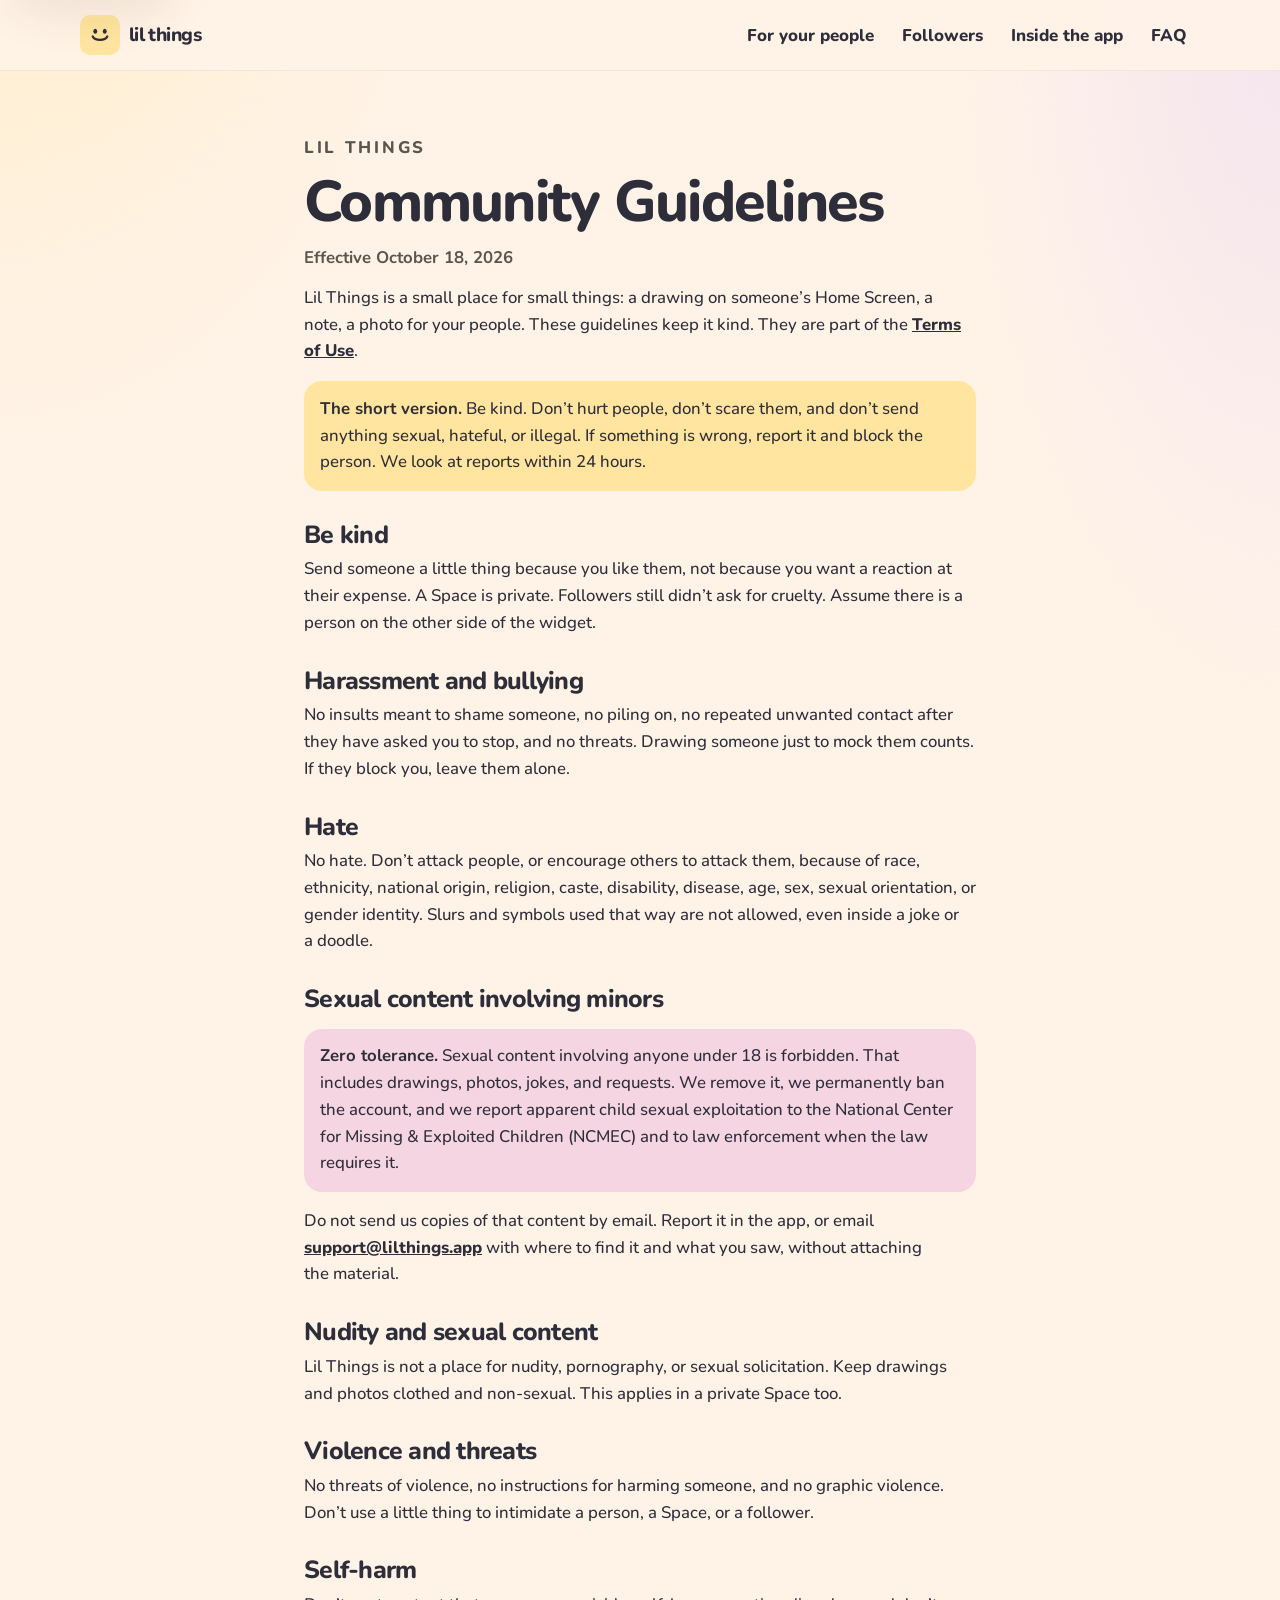
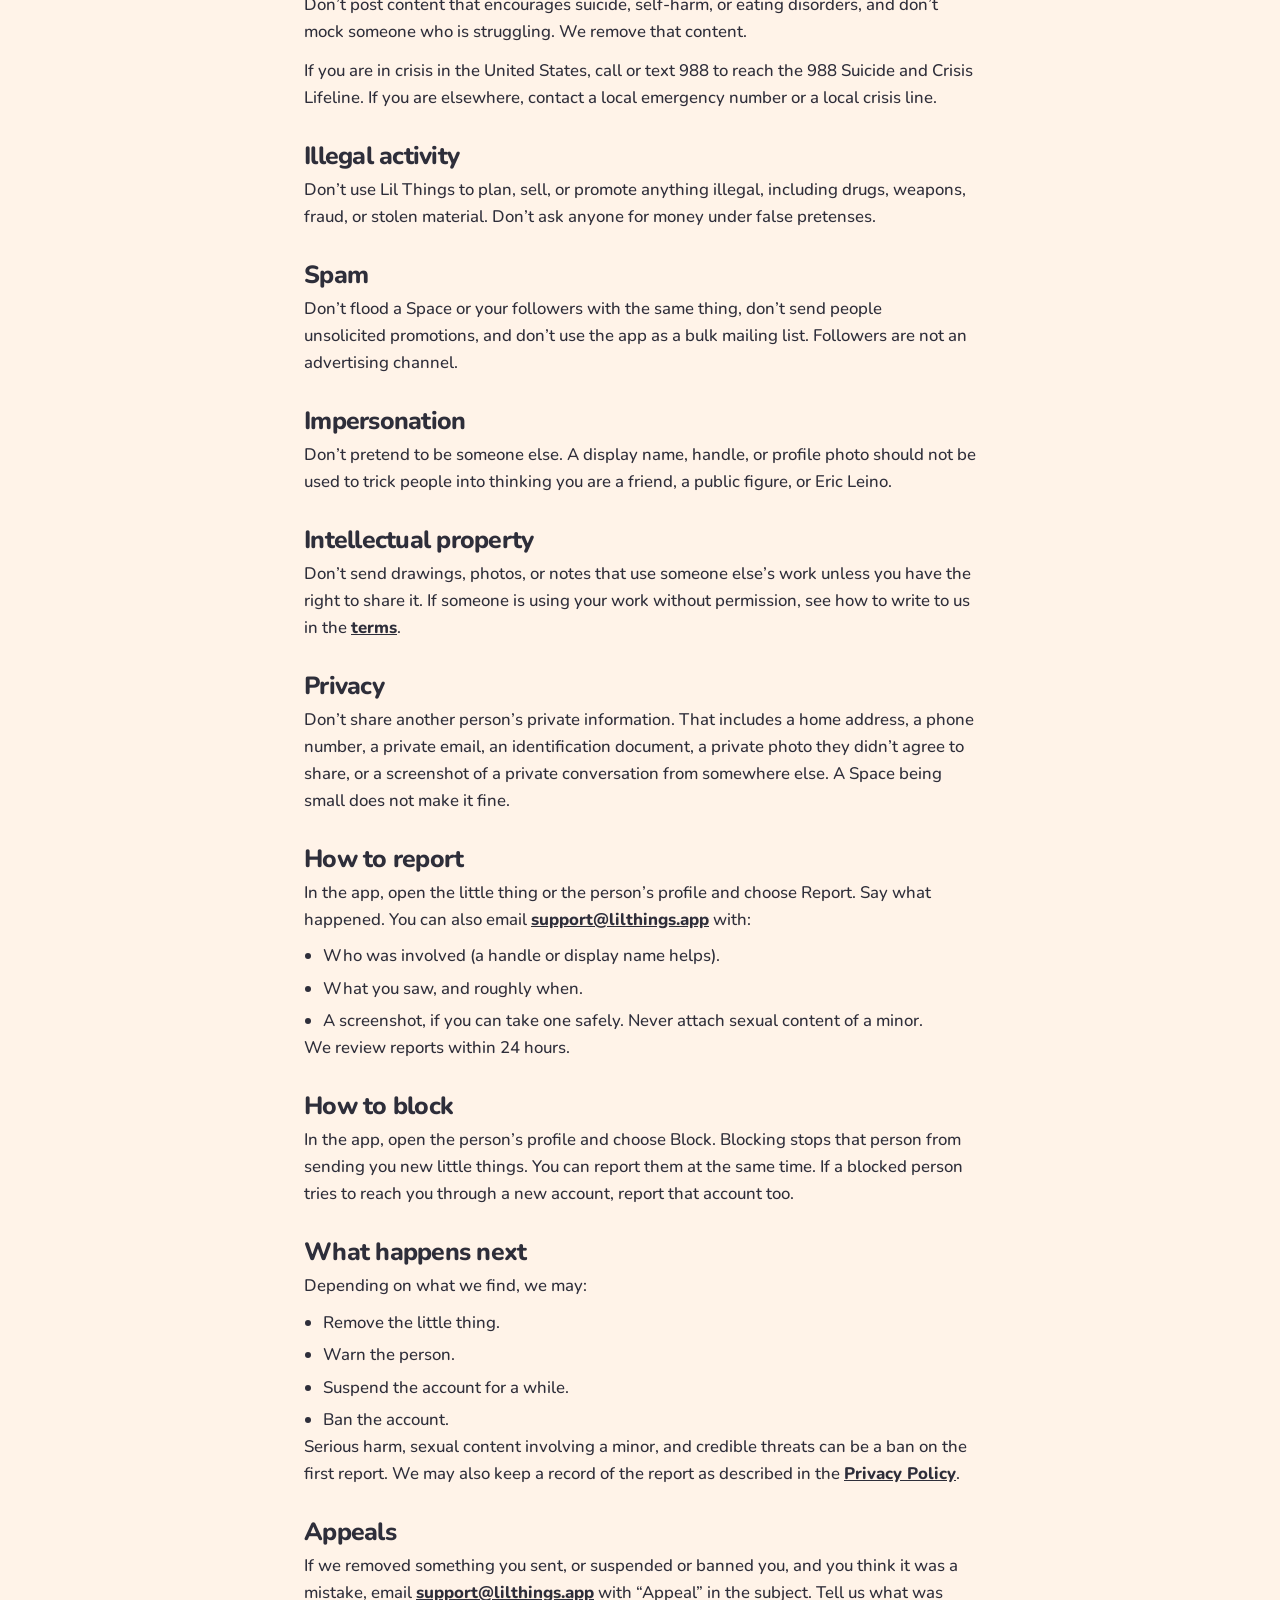
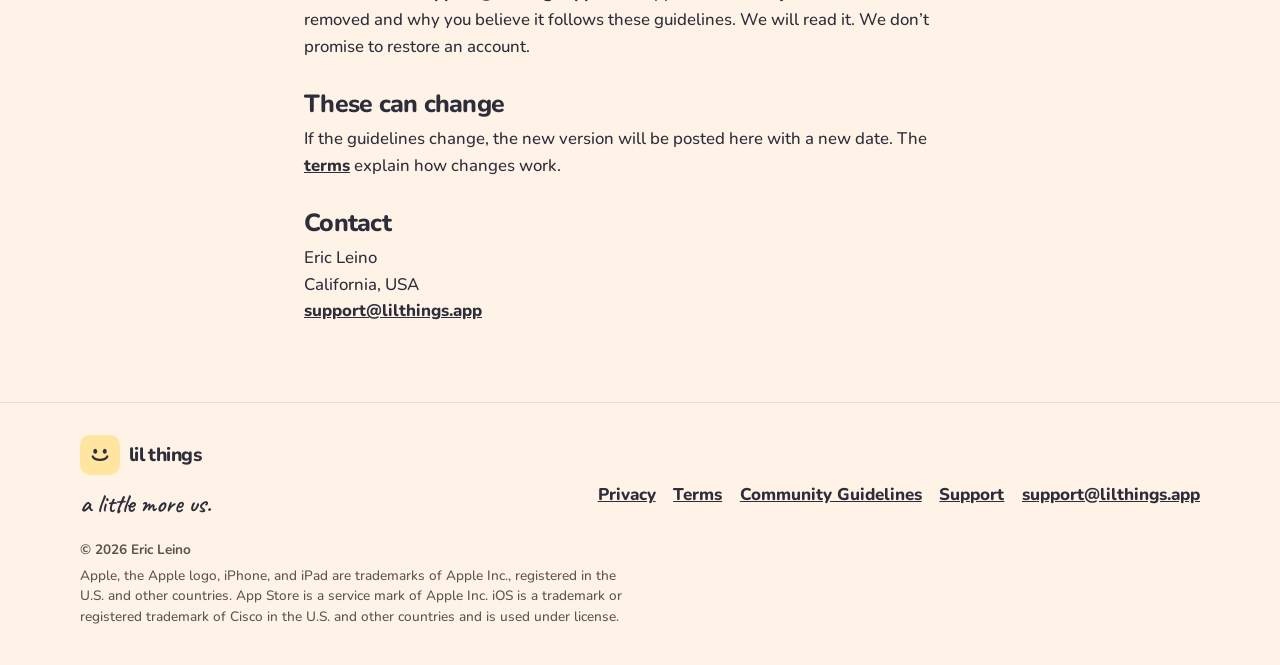
==== community-guidelines.html @ 9d906172 "Show Lil Things on the Home Screen and add launch legal pages. The homepage now puts the widget amon" ====
<!DOCTYPE html>
<html lang="en">
<head>
  <meta charset="utf-8">
  <meta name="viewport" content="width=device-width, initial-scale=1">
  <title>Community Guidelines — Lil Things</title>
  <meta name="description" content="Community Guidelines for Lil Things. Be kind. Report and block when something is wrong. Reports are reviewed within 24 hours.">
  <link rel="canonical" href="https://lilthings.app/community-guidelines.html">
  <meta name="theme-color" content="#FFF3E8">
  <meta name="color-scheme" content="light">
  <meta property="og:type" content="website">
  <meta property="og:site_name" content="Lil Things">
  <meta property="og:title" content="Community Guidelines — Lil Things">
  <meta property="og:description" content="Be kind. How to report and block, and what happens next.">
  <meta property="og:url" content="https://lilthings.app/community-guidelines.html">
  <meta property="og:image" content="https://lilthings.app/assets/og.png">
  <meta name="twitter:card" content="summary_large_image">
  <meta name="twitter:title" content="Community Guidelines — Lil Things">
  <meta name="twitter:description" content="Be kind. How to report and block, and what happens next.">
  <meta name="twitter:image" content="https://lilthings.app/assets/og.png">
  <link rel="icon" href="/favicon.svg" type="image/svg+xml">
  <link rel="icon" href="/favicon.ico" sizes="any">
  <link rel="apple-touch-icon" href="/assets/apple-touch-icon.png">
  <link rel="stylesheet" href="/assets/css/styles.css">
  <script>document.documentElement.classList.add("js");</script>
</head>
<body>
  <a class="skip-link" href="#content">Skip to content</a>
  <header class="site-header" id="top">
    <div class="container header-inner">
      <a class="logo" href="/">
        <img class="logo-mark" src="/favicon.svg" width="40" height="40" alt="">
        <span>lil things</span>
      </a>
      <button class="nav-toggle" type="button" aria-expanded="false" aria-controls="site-nav">
        <span class="nav-toggle-label">Menu</span>
      </button>
      <nav class="site-nav" id="site-nav" aria-label="Primary">
        <a href="/#people">For your people</a>
        <a href="/#followers">Followers</a>
        <a href="/#inside">Inside the app</a>
        <a href="/#faq">FAQ</a>
      </nav>
    </div>
  </header>

  <main class="page-main" id="content">
    <article class="container prose">
      <p class="kicker">Lil Things</p>
      <h1>Community Guidelines</h1>
      <p class="updated">Effective October 18, 2026</p>
      <p>Lil Things is a small place for small things: a drawing on someone’s Home Screen, a note, a photo for your people. These guidelines keep it kind. They are part of the <a href="/terms.html">Terms of Use</a>.</p>
      <div class="callout">
        <p><strong>The short version.</strong> Be kind. Don’t hurt people, don’t scare them, and don’t send anything sexual, hateful, or illegal. If something is wrong, report it and block the person. We look at reports within 24 hours.</p>
      </div>

      <h2>Be kind</h2>
      <p>Send someone a little thing because you like them, not because you want a reaction at their expense. A Space is private. Followers still didn’t ask for cruelty. Assume there is a person on the other side of the widget.</p>

      <h2>Harassment and bullying</h2>
      <p>No insults meant to shame someone, no piling on, no repeated unwanted contact after they have asked you to stop, and no threats. Drawing someone just to mock them counts. If they block you, leave them alone.</p>

      <h2>Hate</h2>
      <p>No hate. Don’t attack people, or encourage others to attack them, because of race, ethnicity, national origin, religion, caste, disability, disease, age, sex, sexual orientation, or gender identity. Slurs and symbols used that way are not allowed, even inside a joke or a doodle.</p>

      <h2>Sexual content involving minors</h2>
      <div class="callout serious">
        <p><strong>Zero tolerance.</strong> Sexual content involving anyone under 18 is forbidden. That includes drawings, photos, jokes, and requests. We remove it, we permanently ban the account, and we report apparent child sexual exploitation to the National Center for Missing &amp; Exploited Children (NCMEC) and to law enforcement when the law requires it.</p>
      </div>
      <p>Do not send us copies of that content by email. Report it in the app, or email <a href="mailto:support@lilthings.app">support@lilthings.app</a> with where to find it and what you saw, without attaching the material.</p>

      <h2>Nudity and sexual content</h2>
      <p>Lil Things is not a place for nudity, pornography, or sexual solicitation. Keep drawings and photos clothed and non-sexual. This applies in a private Space too.</p>

      <h2>Violence and threats</h2>
      <p>No threats of violence, no instructions for harming someone, and no graphic violence. Don’t use a little thing to intimidate a person, a Space, or a follower.</p>

      <h2>Self-harm</h2>
      <p>Don’t post content that encourages suicide, self-harm, or eating disorders, and don’t mock someone who is struggling. We remove that content.</p>
      <p>If you are in crisis in the United States, call or text 988 to reach the 988 Suicide and Crisis Lifeline. If you are elsewhere, contact a local emergency number or a local crisis line.</p>

      <h2>Illegal activity</h2>
      <p>Don’t use Lil Things to plan, sell, or promote anything illegal, including drugs, weapons, fraud, or stolen material. Don’t ask anyone for money under false pretenses.</p>

      <h2>Spam</h2>
      <p>Don’t flood a Space or your followers with the same thing, don’t send people unsolicited promotions, and don’t use the app as a bulk mailing list. Followers are not an advertising channel.</p>

      <h2>Impersonation</h2>
      <p>Don’t pretend to be someone else. A display name, handle, or profile photo should not be used to trick people into thinking you are a friend, a public figure, or Eric Leino.</p>

      <h2>Intellectual property</h2>
      <p>Don’t send drawings, photos, or notes that use someone else’s work unless you have the right to share it. If someone is using your work without permission, see how to write to us in the <a href="/terms.html#moderation">terms</a>.</p>

      <h2>Privacy</h2>
      <p>Don’t share another person’s private information. That includes a home address, a phone number, a private email, an identification document, a private photo they didn’t agree to share, or a screenshot of a private conversation from somewhere else. A Space being small does not make it fine.</p>

      <h2>How to report</h2>
      <p>In the app, open the little thing or the person’s profile and choose Report. Say what happened. You can also email <a href="mailto:support@lilthings.app">support@lilthings.app</a> with:</p>
      <ul>
        <li>Who was involved (a handle or display name helps).</li>
        <li>What you saw, and roughly when.</li>
        <li>A screenshot, if you can take one safely. Never attach sexual content of a minor.</li>
      </ul>
      <p>We review reports within 24 hours.</p>

      <h2>How to block</h2>
      <p>In the app, open the person’s profile and choose Block. Blocking stops that person from sending you new little things. You can report them at the same time. If a blocked person tries to reach you through a new account, report that account too.</p>

      <h2>What happens next</h2>
      <p>Depending on what we find, we may:</p>
      <ul>
        <li>Remove the little thing.</li>
        <li>Warn the person.</li>
        <li>Suspend the account for a while.</li>
        <li>Ban the account.</li>
      </ul>
      <p>Serious harm, sexual content involving a minor, and credible threats can be a ban on the first report. We may also keep a record of the report as described in the <a href="/privacy.html">Privacy Policy</a>.</p>

      <h2>Appeals</h2>
      <p>If we removed something you sent, or suspended or banned you, and you think it was a mistake, email <a href="mailto:support@lilthings.app">support@lilthings.app</a> with “Appeal” in the subject. Tell us what was removed and why you believe it follows these guidelines. We will read it. We don’t promise to restore an account.</p>

      <h2>These can change</h2>
      <p>If the guidelines change, the new version will be posted here with a new date. The <a href="/terms.html">terms</a> explain how changes work.</p>

      <h2>Contact</h2>
      <p>Eric Leino<br>California, USA<br><a href="mailto:support@lilthings.app">support@lilthings.app</a></p>
    </article>
  </main>

  <footer class="site-footer">
    <div class="container">
      <div class="footer-grid">
        <div class="footer-brand">
          <a class="logo" href="/">
            <img class="logo-mark" src="/favicon.svg" width="40" height="40" alt="">
            <span>lil things</span>
          </a>
          <span class="script">a little more us.</span>
        </div>
        <nav class="footer-nav" aria-label="Footer">
          <a href="/privacy.html">Privacy</a>
          <a href="/terms.html">Terms</a>
          <a href="/community-guidelines.html">Community Guidelines</a>
          <a href="/support.html">Support</a>
          <a href="mailto:support@lilthings.app">support@lilthings.app</a>
        </nav>
      </div>
      <p class="copyright">© 2026 Eric Leino</p>
      <p class="legal">Apple, the Apple logo, iPhone, and iPad are trademarks of Apple Inc., registered in the U.S. and other countries. App Store is a service mark of Apple Inc. iOS is a trademark or registered trademark of Cisco in the U.S. and other countries and is used under license.</p>
    </div>
  </footer>
  <script src="/assets/js/main.js" defer></script>
</body>
</html>
---- assets/css/styles.css ----
/* Lil Things — peach paper, ink, and butter yellow, sampled from the app. */

@font-face {
  font-family: "Nunito";
  font-style: normal;
  font-weight: 500;
  font-display: swap;
  src: url("../fonts/nunito-500.woff2") format("woff2");
}

@font-face {
  font-family: "Nunito";
  font-style: normal;
  font-weight: 700;
  font-display: swap;
  src: url("../fonts/nunito-700.woff2") format("woff2");
}

@font-face {
  font-family: "Nunito";
  font-style: normal;
  font-weight: 800;
  font-display: swap;
  src: url("../fonts/nunito-800.woff2") format("woff2");
}

@font-face {
  font-family: "Caveat";
  font-style: normal;
  font-weight: 600;
  font-display: swap;
  src: url("../fonts/caveat-600.woff2") format("woff2");
}

:root {
  --paper: #fff3e8;
  --ink: #2e2e3a;
  --soft: #5c554e;
  --yellow: #ffe59f;
  --lavender: #ead6f6;
  --pink: #f6d5e2;
  --card: #fffaf4;
  --line: rgba(46, 46, 58, 0.1);
  --shadow: 0 22px 50px rgba(80, 46, 20, 0.12);
  --font: "Nunito", "Avenir Next", "Segoe UI", sans-serif;
  --script: "Caveat", "Segoe Script", cursive;
  --header: 4.4rem;
  --loop: 16s;
  color-scheme: light;
}

*,
*::before,
*::after {
  box-sizing: border-box;
}

html {
  background: var(--paper);
  scroll-behavior: smooth;
}

body {
  margin: 0;
  background:
    radial-gradient(ellipse 70% 40% at 0% -10%, rgba(255, 229, 159, 0.55), transparent 55%),
    radial-gradient(ellipse 50% 36% at 100% 0%, rgba(234, 214, 246, 0.5), transparent 50%),
    var(--paper);
  color: var(--ink);
  font-family: var(--font);
  font-weight: 500;
  font-size: 1.0625rem;
  line-height: 1.6;
  text-rendering: optimizeLegibility;
  -webkit-font-smoothing: antialiased;
  overflow-x: clip;
}

img {
  max-width: 100%;
  height: auto;
}

h1, h2, h3, p {
  text-wrap: pretty;
}

h1, h2, h3 {
  font-weight: 800;
  letter-spacing: -0.03em;
  line-height: 1.02;
  margin: 0;
}

p { margin: 0; }

a { color: inherit; }

:focus-visible {
  outline: 2px solid var(--ink);
  outline-offset: 3px;
}

::selection {
  background: var(--yellow);
  color: var(--ink);
}

.sr-only {
  position: absolute;
  width: 1px;
  height: 1px;
  padding: 0;
  margin: -1px;
  overflow: hidden;
  clip: rect(0, 0, 0, 0);
  white-space: nowrap;
  border: 0;
}

.skip-link {
  position: fixed;
  left: 1rem;
  top: 0.75rem;
  z-index: 50;
  transform: translateY(-160%);
  background: #fff;
  color: var(--ink);
  font-weight: 800;
  text-decoration: none;
  padding: 0.55rem 0.9rem;
  border-radius: 999px;
  box-shadow: var(--shadow);
}

.skip-link:focus { transform: none; }

.container {
  width: min(1120px, calc(100% - 2.5rem));
  margin-inline: auto;
}

.script {
  font-family: var(--script);
  font-weight: 600;
  letter-spacing: 0;
  line-height: 1;
  color: var(--ink);
}

.kicker {
  margin: 0 0 0.7rem;
  font-size: 0.78rem;
  font-weight: 800;
  letter-spacing: 0.16em;
  text-transform: uppercase;
  color: var(--soft);
}

.lede,
.section-intro {
  color: var(--ink);
  font-size: 1.125rem;
  max-width: 38rem;
}

.section-intro { margin-top: 0.9rem; }

.fine {
  margin-top: 0.15rem;
  color: var(--soft);
  font-weight: 700;
  font-size: 0.95rem;
}

.site-header {
  position: sticky;
  top: 0;
  z-index: 30;
  background: rgba(255, 243, 232, 0.9);
  backdrop-filter: blur(14px);
  -webkit-backdrop-filter: blur(14px);
  border-bottom: 1px solid rgba(46, 46, 58, 0.06);
}

.header-inner {
  display: flex;
  flex-wrap: wrap;
  align-items: center;
  gap: 0.35rem 1rem;
  min-height: var(--header);
  padding-block: 0.4rem;
}

.logo {
  display: inline-flex;
  align-items: center;
  gap: 0.55rem;
  text-decoration: none;
  font-weight: 800;
  font-size: 1.2rem;
  letter-spacing: -0.03em;
}

.logo-mark {
  width: 40px;
  height: 40px;
  display: block;
}

.nav-toggle {
  display: none;
  margin-left: auto;
  border: 1.5px solid var(--line);
  background: rgba(255, 255, 255, 0.55);
  color: var(--ink);
  font: inherit;
  font-weight: 800;
  border-radius: 999px;
  padding: 0.4rem 0.95rem;
  min-height: 44px;
  cursor: pointer;
}

.js .nav-toggle {
  display: inline-flex;
  align-items: center;
}

.site-nav {
  display: flex;
  flex-basis: 100%;
  flex-direction: column;
  gap: 0.15rem;
  padding-bottom: 0.7rem;
}

.js .site-nav { display: none; }
.js .site-nav.is-open { display: flex; }

.site-nav a {
  text-decoration: none;
  font-weight: 800;
  padding: 0.55rem 0.8rem;
  border-radius: 999px;
  min-height: 44px;
  display: inline-flex;
  align-items: center;
}

.site-nav a:hover { background: rgba(46, 46, 58, 0.06); }

@media (min-width: 860px) {
  .nav-toggle,
  .js .nav-toggle { display: none; }

  .site-nav,
  .js .site-nav,
  .js .site-nav.is-open {
    display: flex;
    flex-direction: row;
    flex-basis: auto;
    align-items: center;
    margin-left: auto;
    padding: 0;
    gap: 0.15rem;
  }
}

.hero {
  padding: clamp(1.4rem, 4vw, 3.5rem) 0 clamp(2.5rem, 6vw, 4.5rem);
}

.hero-grid {
  display: grid;
  gap: clamp(1.4rem, 4vw, 3.5rem);
  align-items: center;
}

.hero h1 {
  font-size: clamp(2.5rem, 6vw, 4.5rem);
  max-width: 11ch;
  margin: 0.15rem 0 0.85rem;
}

.hero .script {
  font-size: clamp(1.6rem, 3vw, 2.1rem);
  display: block;
}

.hero .lede { max-width: 34rem; }

.store-badge {
  display: inline-block;
  margin: 16px 0;
  line-height: 0;
  border-radius: 0;
}

.store-badge svg {
  display: block;
  height: 48px;
  width: auto;
  max-width: none;
  fill: #000;
}

.motion-toggle {
  margin-top: 0.85rem;
  border: 1.5px solid var(--line);
  background: rgba(255, 255, 255, 0.65);
  color: var(--ink);
  font: inherit;
  font-weight: 800;
  border-radius: 999px;
  min-height: 44px;
  padding: 0.4rem 0.95rem;
  cursor: pointer;
}

.section,
.hero,
.close {
  scroll-margin-top: 5.5rem;
}

.section { padding: clamp(3rem, 7vw, 5.5rem) 0; }

.section h2 {
  font-size: clamp(2.05rem, 4vw, 3.15rem);
  max-width: 16ch;
}

/* iPhone */

.iphone {
  width: var(--phone, 300px);
  max-width: 100%;
  margin-inline: auto;
  background: linear-gradient(165deg, #4a4a50, #121214 28%, #1c1c1f);
  border-radius: 46px;
  padding: 8px;
  box-shadow:
    inset 0 0 0 1px rgba(255, 255, 255, 0.2),
    0 28px 60px rgba(70, 40, 18, 0.18);
}

.screen {
  position: relative;
  border-radius: 38px;
  overflow: hidden;
  aspect-ratio: 390 / 844;
  container-type: inline-size;
  background: #f3d7c4;
}

.wallpaper {
  position: absolute;
  inset: 0;
  background:
    radial-gradient(circle at 18% 12%, rgba(246, 184, 206, 0.95), transparent 42%),
    radial-gradient(circle at 88% 8%, rgba(176, 198, 236, 0.9), transparent 36%),
    radial-gradient(circle at 70% 78%, rgba(255, 229, 159, 0.85), transparent 42%),
    radial-gradient(circle at 8% 86%, rgba(234, 214, 246, 0.9), transparent 40%),
    linear-gradient(165deg, #f6d2bf, #efe4f4 48%, #f7e7c4);
}

.island {
  position: absolute;
  z-index: 6;
  top: 2.6%;
  left: 50%;
  width: 31%;
  height: 3.4%;
  min-height: 18px;
  transform: translateX(-50%);
  background: #050506;
  border-radius: 20px;
}

.statusbar {
  position: absolute;
  z-index: 4;
  top: 0;
  left: 0;
  right: 0;
  height: 7.2%;
  display: flex;
  align-items: flex-end;
  justify-content: space-between;
  padding: 0 7% 0.6%;
  font-weight: 800;
  font-size: clamp(11px, 4.2cqi, 16px);
  letter-spacing: -0.03em;
  color: var(--ink);
}

.sb-icons {
  display: flex;
  align-items: center;
  gap: 1cqi;
}

.sb-icons svg {
  height: clamp(8px, 3.1cqi, 13px);
  width: auto;
  display: block;
}

.hs {
  position: relative;
  z-index: 1;
  height: 100%;
  display: flex;
  flex-direction: column;
  gap: 2.6cqi;
  padding: 12% 4.2% 22%;
}

.icon-row {
  display: grid;
  grid-template-columns: repeat(4, 1fr);
  justify-items: center;
}

.split {
  display: grid;
  grid-template-columns: 1fr 1fr;
  gap: 2cqi;
  align-items: start;
}

.icon-stack {
  display: grid;
  gap: 2cqi;
}

.ico {
  width: 100%;
  display: flex;
  flex-direction: column;
  align-items: center;
  gap: 0.7cqi;
}

.squircle,
.app-mark {
  width: 74%;
  aspect-ratio: 1;
  border-radius: 24%;
  display: grid;
  place-items: center;
  box-shadow: inset 0 -0.4cqi 0 rgba(0, 0, 0, 0.06);
}

.app-mark {
  width: 74%;
  height: auto;
  display: block;
}

.ico-name {
  font-size: clamp(8px, 2.9cqi, 12px);
  font-weight: 800;
  letter-spacing: -0.02em;
  color: var(--ink);
  max-width: 100%;
  overflow: hidden;
  text-overflow: ellipsis;
  white-space: nowrap;
}

.icon-row.cols-2 { grid-template-columns: repeat(2, 1fr); }

.glyph {
  width: 42%;
  height: 42%;
  background: rgba(255, 255, 255, 0.92);
  border-radius: 30%;
}

.glyph.ring {
  background: transparent;
  border: 0.55cqi solid rgba(255, 255, 255, 0.95);
  border-radius: 50%;
}

.glyph.pill { border-radius: 99px; width: 46%; height: 28%; }
.glyph.dot { border-radius: 50%; width: 34%; height: 34%; }

.dock {
  position: absolute;
  z-index: 3;
  left: 3.5%;
  right: 3.5%;
  bottom: 2.6%;
  display: grid;
  grid-template-columns: repeat(4, 1fr);
  justify-items: center;
  padding: 2.4% 1.5% 2%;
  border-radius: 26px;
  background: rgba(255, 255, 255, 0.42);
  border: 1px solid rgba(255, 255, 255, 0.55);
  backdrop-filter: blur(16px);
  -webkit-backdrop-filter: blur(16px);
}

.dock .ico-name { display: none; }
.dock .squircle,
.dock .app-mark { width: 78%; }

.homebar {
  position: absolute;
  z-index: 4;
  left: 50%;
  bottom: 1%;
  width: 34%;
  height: 0.7%;
  min-height: 4px;
  transform: translateX(-50%);
  background: rgba(20, 16, 20, 0.78);
  border-radius: 99px;
}

.pages {
  position: absolute;
  z-index: 3;
  left: 0;
  right: 0;
  bottom: 15.5%;
  display: flex;
  justify-content: center;
  gap: 1.4cqi;
}

.pages i {
  width: 1.5cqi;
  height: 1.5cqi;
  min-width: 4px;
  min-height: 4px;
  border-radius: 50%;
  background: rgba(46, 46, 58, 0.28);
  display: block;
}

.pages i.on { background: rgba(46, 46, 58, 0.8); }

/* Widgets */

.w-med,
.w-pair {
  background: rgba(255, 250, 244, 0.94);
  border-radius: 18px;
  box-shadow: 0 10px 24px rgba(70, 40, 16, 0.12);
  display: flex;
  flex-direction: column;
  padding: 1.6cqi;
  min-height: 0;
  gap: 1.2cqi;
}

.w-med { aspect-ratio: 1.72 / 1; }

.w-chrome,
.w-meta {
  display: flex;
  align-items: center;
  gap: 1.2cqi;
  min-height: 4.2cqi;
  font-size: clamp(10px, 3.8cqi, 15px);
  font-weight: 800;
  letter-spacing: -0.02em;
}

.w-meta {
  color: var(--soft);
  font-size: clamp(9px, 3.2cqi, 13px);
  justify-content: space-between;
}

.who { position: relative; flex: 1; min-height: 1.1em; }
.who span { position: absolute; inset: 0; transform-origin: left center; }

.play {
  width: 4.2cqi;
  height: 4.2cqi;
  min-width: 14px;
  min-height: 14px;
  border-radius: 50%;
  background: var(--ink);
  display: grid;
  place-items: center;
  flex: 0 0 auto;
}

.play::before {
  content: "";
  display: block;
  border-style: solid;
  border-width: 0.7cqi 0 0.7cqi 1.15cqi;
  border-color: transparent transparent transparent #fff;
  margin-left: 0.3cqi;
}

.ava {
  width: 4.4cqi;
  height: 4.4cqi;
  min-width: 16px;
  min-height: 16px;
  border-radius: 50%;
  display: grid;
  place-items: center;
  font-size: 2.2cqi;
  font-weight: 800;
  background: var(--lavender);
  color: var(--ink);
  position: absolute;
}

.ava-b { background: var(--pink); }
.who-b { color: var(--ink); }
.ava.pin { position: relative; }

.ava-slot { position: relative; width: 4.4cqi; height: 4.4cqi; min-width: 16px; min-height: 16px; flex: 0 0 auto; }
.ava-slot .ava { top: 0; left: 0; }

.canvas {
  position: relative;
  flex: 1;
  min-height: 0;
  background: var(--yellow);
  border-radius: 12px;
  overflow: hidden;
}

.w-sm {
  aspect-ratio: 1;
  background: var(--yellow);
  border-radius: 18px;
  box-shadow: 0 10px 24px rgba(70, 40, 16, 0.12);
  padding: 6%;
  display: flex;
}

.w-sm .canvas {
  background: transparent;
  width: 100%;
}

.doodle {
  width: 100%;
  height: 100%;
  display: block;
}

.doodle .smile,
.doodle .sun-face,
.doodle .sun-smile,
.doodle .rays path,
.doodle .heart {
  fill: none;
  stroke: #2e2e3a;
  stroke-width: 6.5;
  stroke-linecap: round;
  stroke-linejoin: round;
  stroke-dasharray: 100;
  stroke-dashoffset: 100;
}

.doodle .eye {
  fill: #2e2e3a;
  opacity: 0;
  transform-box: fill-box;
  transform-origin: center;
}

.words {
  font-family: var(--script);
  font-size: 18px;
  fill: #2e2e3a;
  text-anchor: middle;
  clip-path: inset(0 100% 0 0);
}

.screen .words { font-size: clamp(15px, 6.4cqi, 26px); }

.pair-reply .words,
.steady-words { clip-path: none; }

.eye.steady { opacity: 1; }

.w-sm .words { display: none; }

.star {
  opacity: 0;
  fill: #e2a31a;
  transform-box: fill-box;
  transform-origin: center;
}

.react-pop {
  position: absolute;
  right: 6%;
  bottom: 8%;
  width: 18%;
  aspect-ratio: 1;
  border-radius: 50%;
  background: #fff;
  display: grid;
  place-items: center;
  font-size: clamp(12px, 6cqi, 22px);
  box-shadow: 0 4px 10px rgba(70, 40, 16, 0.16);
  opacity: 0;
}

.counts {
  display: inline-flex;
  gap: 0.35em;
  align-items: center;
  white-space: nowrap;
}

.count-stack { display: inline-grid; }
.count-stack .count-zero,
.count-stack .count-one { grid-area: 1 / 1; }
.count-one { opacity: 0; }

.banner {
  position: absolute;
  z-index: 5;
  top: 8.4%;
  left: 3.5%;
  right: 3.5%;
  display: flex;
  gap: 2cqi;
  align-items: center;
  padding: 2cqi 2.4cqi;
  border-radius: 16px;
  background: rgba(255, 252, 248, 0.94);
  box-shadow: 0 10px 24px rgba(40, 24, 12, 0.16);
  transform: translateY(-150%);
}

.banner img {
  width: 8cqi;
  height: 8cqi;
  border-radius: 22%;
}

.banner strong {
  display: block;
  font-size: clamp(11px, 3.4cqi, 15px);
  letter-spacing: -0.02em;
}

.banner span {
  display: block;
  font-size: clamp(10px, 3cqi, 14px);
  font-weight: 700;
  color: var(--soft);
}

/* Pair + followers + lock */

.pair {
  margin-top: 2rem;
  display: grid;
  gap: 1.5rem;
  justify-items: center;
}

.pair-note {
  font-weight: 800;
  text-align: center;
  max-width: 16rem;
}

.device-block {
  margin: 0;
  display: grid;
  justify-items: center;
  gap: 0.55rem;
}

.device-block figcaption {
  font-weight: 800;
}

.w-pair { aspect-ratio: 1.55 / 1; }

.drawback {
  align-self: flex-start;
  margin: 0 0.4cqi;
  background: var(--ink);
  color: #fff;
  font-weight: 800;
  font-size: clamp(9px, 2.8cqi, 13px);
  border-radius: 999px;
  padding: 0.7cqi 2cqi;
  opacity: 0;
}

.canvas .drawback {
  position: absolute;
  left: 5%;
  bottom: 8%;
  z-index: 2;
  margin: 0;
}

.fan {
  margin: 2rem auto 0;
  width: min(100%, 680px);
  display: grid;
  grid-template-columns: repeat(3, minmax(0, 1fr));
  grid-template-areas:
    "m1 m2 m3"
    "m4 src m5"
    "m6 m7 m8";
  gap: 0.7rem;
  align-items: center;
}

.source { grid-area: src; }
.m1 { grid-area: m1; }
.m2 { grid-area: m2; }
.m3 { grid-area: m3; }
.m4 { grid-area: m4; }
.m5 { grid-area: m5; }
.m6 { grid-area: m6; }
.m7 { grid-area: m7; }
.m8 { grid-area: m8; }

.mini {
  background: rgba(255, 250, 244, 0.94);
  border-radius: 16px;
  padding: 0.45rem;
  box-shadow: 0 8px 18px rgba(70, 40, 16, 0.1);
  min-width: 0;
}

.mini header {
  display: flex;
  align-items: center;
  gap: 0.35rem;
  font-size: 0.72rem;
  font-weight: 800;
  margin-bottom: 0.25rem;
}

.dot {
  width: 1.15rem;
  height: 1.15rem;
  border-radius: 50%;
  display: grid;
  place-items: center;
  background: var(--lavender);
  font-size: 0.65rem;
}

.mini-canvas {
  background: var(--yellow);
  border-radius: 10px;
  aspect-ratio: 1.35 / 1;
}

.source { display: flex; align-items: center; }
.source .w-med { width: 100%; aspect-ratio: auto; }
.source .canvas { flex: none; aspect-ratio: 4 / 3; width: 100%; }

.lock-layout {
  margin-top: 1.6rem;
  display: grid;
  gap: 1.5rem;
  align-items: center;
}

.lock-date,
.lock-time {
  position: relative;
  z-index: 1;
  text-align: center;
  color: #fff;
  text-shadow: 0 2px 10px rgba(40, 20, 10, 0.35);
}

.lock-date {
  margin-top: 16%;
  font-weight: 800;
  font-size: 3.6cqi;
}

.lock-time {
  font-weight: 800;
  font-size: 20cqi;
  letter-spacing: -0.04em;
  line-height: 0.9;
}

.lock-note {
  position: relative;
  z-index: 2;
  margin: 6% 5% 0;
  display: flex;
  gap: 2.4cqi;
  align-items: center;
  padding: 2.6cqi;
  border-radius: 18px;
  background: rgba(255, 250, 244, 0.94);
  box-shadow: 0 12px 28px rgba(40, 20, 10, 0.18);
}

.lock-note img {
  width: 11cqi;
  height: 11cqi;
  border-radius: 24%;
}

.lock-note strong { font-size: 3.3cqi; letter-spacing: -0.02em; }
.lock-note p { font-size: 3cqi; font-weight: 700; }
.ln-top {
  display: flex;
  justify-content: space-between;
  gap: 1cqi;
  color: var(--soft);
  font-size: 2.6cqi;
  font-weight: 800;
}
.ln-top strong { color: var(--ink); font-size: 3.2cqi; }

.wallpaper.dim::after {
  content: "";
  position: absolute;
  inset: 0;
  background: rgba(48, 32, 28, 0.38);
}

.homebar.light { background: rgba(255, 255, 255, 0.85); }

/* Inside the app */

.strip-wrap { margin-top: 1.6rem; }

.strip {
  display: flex;
  gap: 1rem;
  overflow-x: auto;
  scroll-snap-type: x mandatory;
  padding: 0.3rem 0 0.8rem;
  scrollbar-color: rgba(46, 46, 58, 0.35) transparent;
}

.strip figure {
  margin: 0;
  flex: 0 0 min(240px, 68vw);
  scroll-snap-align: start;
}

.bezel {
  background: #241f2a;
  border-radius: 32px;
  padding: 7px;
  box-shadow: var(--shadow);
}

.bezel img {
  display: block;
  width: 100%;
  height: auto;
  border-radius: 26px;
  background: var(--paper);
}

.strip figcaption,
.sheet figcaption {
  margin-top: 0.55rem;
  text-align: center;
  font-weight: 800;
  font-size: 0.92rem;
  color: var(--soft);
}

.sheet {
  margin: 1.6rem 0 0;
}

.sheet img {
  width: 100%;
  height: auto;
  border-radius: 20px;
  box-shadow: var(--shadow);
  background: var(--paper);
}

.steps {
  list-style: none;
  margin: 1.4rem 0 0;
  padding: 0;
  display: grid;
  gap: 0.75rem;
}

.step {
  border-radius: 22px;
  padding: 1rem 1.05rem 1.15rem;
}

.step:nth-child(1) { background: var(--yellow); }
.step:nth-child(2) { background: var(--lavender); }
.step:nth-child(3) { background: var(--pink); }

.step-num {
  font-weight: 800;
  font-size: 0.92rem;
  letter-spacing: 0.08em;
}

.step h3 {
  font-size: 1.3rem;
  margin: 0.2rem 0 0.35rem;
}

.faq {
  margin: 1.6rem auto 0;
  max-width: 44rem;
}

.faq details { border-top: 1px solid var(--line); }
.faq details:last-child { border-bottom: 1px solid var(--line); }

.faq summary {
  cursor: pointer;
  list-style: none;
  display: flex;
  align-items: center;
  justify-content: space-between;
  gap: 1rem;
  padding: 1.05rem 0;
  min-height: 44px;
}

.faq summary::-webkit-details-marker { display: none; }

.faq summary h3 {
  font-size: 1.12rem;
  letter-spacing: -0.02em;
  margin: 0;
}

.faq-icon {
  flex: 0 0 auto;
  width: 1.6rem;
  text-align: center;
  font-weight: 800;
  font-size: 1.4rem;
  line-height: 1;
}

.faq-icon::before { content: "+"; }
details[open] .faq-icon::before { content: "–"; }

.faq details p {
  margin: 0 0 1.15rem;
  max-width: 62ch;
}

.faq a { font-weight: 800; }

.close {
  text-align: center;
  padding-bottom: clamp(3rem, 6vw, 5rem);
}

.close-mark {
  width: 72px;
  height: 72px;
  margin: 0 auto 0.8rem;
  display: block;
}

.close h2 {
  margin-inline: auto;
  max-width: 14ch;
}

.close .script {
  font-size: 2rem;
  display: block;
  margin-bottom: 0.35rem;
}

.close .fine { margin-top: 0.8rem; }

.text-link {
  display: inline-flex;
  align-items: center;
  gap: 0.35rem;
  margin-top: 1rem;
  font-weight: 800;
  font-size: 1.05rem;
}

.site-footer {
  border-top: 1px solid var(--line);
  padding: 2rem 0 2.4rem;
}

.footer-grid {
  display: flex;
  flex-wrap: wrap;
  gap: 1.2rem 2rem;
  justify-content: space-between;
  align-items: end;
}

.footer-brand .script {
  display: block;
  margin-top: 0.45rem;
  font-size: 1.6rem;
}

.footer-nav {
  display: flex;
  flex-wrap: wrap;
  gap: 0.4rem 1.1rem;
}

.footer-nav a {
  font-weight: 800;
  min-height: 44px;
  display: inline-flex;
  align-items: center;
}

.copyright,
.legal {
  color: var(--soft);
  font-size: 0.85rem;
  max-width: 70ch;
}

.copyright { margin-top: 1.4rem; font-weight: 700; }
.legal { margin-top: 0.35rem; line-height: 1.5; }

.page-main { padding: clamp(2.2rem, 5vw, 4rem) 0 clamp(3rem, 6vw, 5rem); }

.prose { max-width: 42rem; }

.prose h1 {
  font-size: clamp(2.4rem, 5vw, 3.6rem);
  margin: 0.2rem 0 0.8rem;
}

.prose h2 {
  font-size: 1.55rem;
  margin: 2rem 0 0.5rem;
  max-width: none;
  scroll-margin-top: 5.5rem;
}

.prose h3 {
  font-size: 1.16rem;
  margin: 1.25rem 0 0.35rem;
  letter-spacing: -0.02em;
}

.toc {
  margin: 1.1rem 0 0;
  padding: 0.9rem 1rem 1rem;
  background: rgba(255, 255, 255, 0.55);
  border: 1px solid var(--line);
  border-radius: 18px;
}

.toc ol {
  margin: 0.4rem 0 0;
  padding-left: 1.2rem;
}

.toc a { font-weight: 800; }

.callout {
  background: var(--yellow);
  border-radius: 18px;
  padding: 0.9rem 1rem;
  margin: 1rem 0;
}

.callout.serious { background: var(--pink); }

.prose p,
.prose li { font-size: 1.05rem; }

.prose p + p { margin-top: 0.8rem; }

.prose ul,
.prose ol {
  margin: 0.6rem 0 0;
  padding-left: 1.2rem;
}

.prose li + li { margin-top: 0.35rem; }
.prose a { font-weight: 800; }
.updated { color: var(--soft); font-weight: 700; }

@media (min-width: 880px) {
  .hero-grid {
    grid-template-columns: minmax(0, 1.05fr) minmax(280px, 0.95fr);
  }

  .hero-stage { --phone: 360px; }

  .pair {
    grid-template-columns: 1fr auto 1fr;
    align-items: center;
  }

  .pair { justify-items: center; }
  .pair .iphone { --phone: 290px; }

  .lock-layout {
    grid-template-columns: minmax(0, 1fr) 280px;
  }

  .steps { grid-template-columns: repeat(3, 1fr); }
}

@media (max-width: 879px) {
  .hero { padding-top: 0.75rem; }
  .hero-stage { order: -1; --phone: min(66vw, 300px); }
  .hero h1 { font-size: clamp(2.15rem, 9vw, 2.8rem); }
  .pair .iphone,
  .lock-layout .iphone { --phone: min(78vw, 300px); }
}

/* Timeline. One 16s clock so the Home Screen stays in sync. */

.anim {
  animation-duration: var(--loop);
  animation-iteration-count: infinite;
  animation-timing-function: linear;
  animation-fill-mode: both;
}

.k-eyes { animation-name: eyes; }
.k-smile { animation-name: smile; }
.k-words { animation-name: words-a; }
.k-send-words { animation-name: words-send; }
.k-recv-words { animation-name: words-recv; }
.count-zero { animation-name: react-zero; }
.draw-b { animation-name: show-b; }
.k-sun { animation-name: sunstroke; }
.k-beyes { animation-name: beyes; }
.k-bwords { animation-name: words-b; }
.k-star { animation-name: star-pop; }
.ava-a { animation-name: pop-a; }
.ava-b,
.who-b { animation-name: pop-b; }
.who-a { animation-name: who-a; }
.react-pop,
.count-one { animation-name: react; }
.banner { animation-name: banner; }
.k-send { animation-name: send-stroke; }
.pair-send { animation-name: send-group; }
.pair-reply { animation-name: reply-group; }
.k-reply { animation-name: reply-stroke; }
.k-recv { animation-name: recv-stroke; }
.k-recv-eye { animation-name: recv-eye; }
.drawback { animation-name: drawback; }
.mini { animation-name: fan-out; animation-delay: calc(var(--i) * 0.18s); }
.k-fan { animation-name: fan-stroke; animation-delay: calc(var(--i) * 0.18s); }
.lock-note { animation-name: lock-in; }

@keyframes eyes {
  0%, 7% { opacity: 0; transform: scale(0.4); }
  12%, 54% { opacity: 1; transform: none; }
  62%, 100% { opacity: 0; }
}

@keyframes smile {
  0%, 8% { stroke-dashoffset: 100; }
  24%, 54% { stroke-dashoffset: 0; }
  64%, 100% { stroke-dashoffset: 100; }
}

@keyframes words-a {
  0%, 20% { clip-path: inset(0 100% 0 0); opacity: 1; }
  32%, 52% { clip-path: inset(0 0 0 0); opacity: 1; }
  60%, 100% { opacity: 0; }
}

@keyframes words-send {
  0%, 16% { clip-path: inset(0 100% 0 0); opacity: 1; }
  28%, 100% { clip-path: inset(0 0 0 0); opacity: 1; }
}

@keyframes words-recv {
  0%, 30% { clip-path: inset(0 100% 0 0); opacity: 1; }
  44%, 78% { clip-path: inset(0 0 0 0); opacity: 1; }
  90%, 100% { opacity: 0; }
}

@keyframes react-zero {
  0%, 34% { opacity: 1; }
  40%, 54% { opacity: 0; }
  62%, 100% { opacity: 1; }
}

@keyframes show-b {
  0%, 58% { opacity: 0; }
  64%, 90% { opacity: 1; }
  97%, 100% { opacity: 0; }
}

@keyframes sunstroke {
  0%, 62% { stroke-dashoffset: 100; }
  82%, 90% { stroke-dashoffset: 0; }
  98%, 100% { stroke-dashoffset: 100; }
}

@keyframes beyes {
  0%, 66% { opacity: 0; transform: scale(0.4); }
  72%, 90% { opacity: 1; transform: none; }
  97%, 100% { opacity: 0; }
}

@keyframes words-b {
  0%, 74% { clip-path: inset(0 100% 0 0); opacity: 0; }
  86%, 90% { clip-path: inset(0 0 0 0); opacity: 1; }
  97%, 100% { opacity: 0; }
}

@keyframes star-pop {
  0%, 78% { opacity: 0; transform: scale(0.4); }
  84%, 90% { opacity: 1; transform: none; }
  97%, 100% { opacity: 0; }
}

@keyframes pop-a {
  0%, 26% { opacity: 0; transform: scale(0.3); }
  32%, 54% { opacity: 1; transform: none; }
  62%, 100% { opacity: 0; }
}

@keyframes who-a {
  0%, 26% { opacity: 0; }
  32%, 54% { opacity: 1; }
  62%, 100% { opacity: 0; }
}

@keyframes pop-b {
  0%, 64% { opacity: 0; transform: scale(0.3); }
  70%, 90% { opacity: 1; transform: none; }
  97%, 100% { opacity: 0; }
}

@keyframes react {
  0%, 34% { opacity: 0; transform: translateY(6px) scale(0.5); }
  40%, 54% { opacity: 1; transform: none; }
  62%, 100% { opacity: 0; }
}

@keyframes banner {
  0%, 44% { transform: translateY(-150%); }
  50%, 60% { transform: translateY(0); }
  68%, 100% { transform: translateY(-150%); }
}

@keyframes send-stroke {
  0%, 4% { stroke-dashoffset: 100; }
  24%, 48% { stroke-dashoffset: 0; }
  100% { stroke-dashoffset: 0; }
}

@keyframes send-group {
  0%, 46% { opacity: 1; }
  56%, 86% { opacity: 0; }
  94%, 100% { opacity: 1; }
}

@keyframes reply-group {
  0%, 52% { opacity: 0; }
  60%, 86% { opacity: 1; }
  94%, 100% { opacity: 0; }
}

@keyframes reply-stroke {
  0%, 56% { stroke-dashoffset: 100; }
  74%, 86% { stroke-dashoffset: 0; }
  96%, 100% { stroke-dashoffset: 100; }
}

@keyframes recv-stroke {
  0%, 18% { stroke-dashoffset: 100; }
  40%, 78% { stroke-dashoffset: 0; }
  90%, 100% { stroke-dashoffset: 100; }
}

@keyframes recv-eye {
  0%, 20% { opacity: 0; }
  28%, 78% { opacity: 1; }
  90%, 100% { opacity: 0; }
}

@keyframes drawback {
  0%, 38% { opacity: 0; transform: translateY(6px); }
  46%, 72% { opacity: 1; transform: none; }
  76% { transform: scale(0.94); }
  86%, 100% { opacity: 0; }
}

@keyframes fan-out {
  0%, 14% { opacity: 0; transform: translate(var(--tx), var(--ty)) scale(0.55); }
  28%, 88% { opacity: 1; transform: none; }
  100% { opacity: 0; transform: translate(var(--tx), var(--ty)) scale(0.7); }
}

@keyframes fan-stroke {
  0%, 20% { stroke-dashoffset: 100; }
  40%, 88% { stroke-dashoffset: 0; }
  100% { stroke-dashoffset: 100; }
}

@keyframes lock-in {
  0%, 8% { opacity: 0; transform: translateY(10px); }
  18%, 88% { opacity: 1; transform: none; }
  100% { opacity: 0; }
}

html.is-paused .anim { animation-play-state: paused; }

@media (prefers-reduced-motion: reduce) {
  html { scroll-behavior: auto; }

  *,
  *::before,
  *::after {
    animation: none !important;
    transition: none !important;
  }

  .motion-toggle { display: none; }

  .doodle .smile,
  .doodle .sun-face,
  .doodle .sun-smile,
  .doodle .rays path,
  .doodle .heart,
  .k-send,
  .k-recv,
  .k-reply,
  .k-fan {
    stroke-dashoffset: 0 !important;
  }

  .draw-b { opacity: 0 !important; }
  .draw-a,
  .pair-send { opacity: 1 !important; }
  .pair-reply { opacity: 0 !important; }
  .eye,
  .k-recv-eye { opacity: 1 !important; transform: none !important; }
  .draw-b .eye { opacity: 0 !important; }
  .words { clip-path: none !important; opacity: 1 !important; }
  .draw-b .words { opacity: 0 !important; }
  .ava-a,
  .who-a,
  .react-pop,
  .count-one,
  .drawback,
  .mini,
  .lock-note { opacity: 1 !important; transform: none !important; }
  .ava-b,
  .who-b,
  .count-zero,
  .banner { opacity: 0 !important; }
  .banner { transform: translateY(-150%) !important; }
  .star { opacity: 1 !important; }
}

@media (hover: hover) and (prefers-reduced-motion: no-preference) {
  .step { transition: transform 0.25s ease; }
  .step:hover { transform: translateY(-3px); }
}
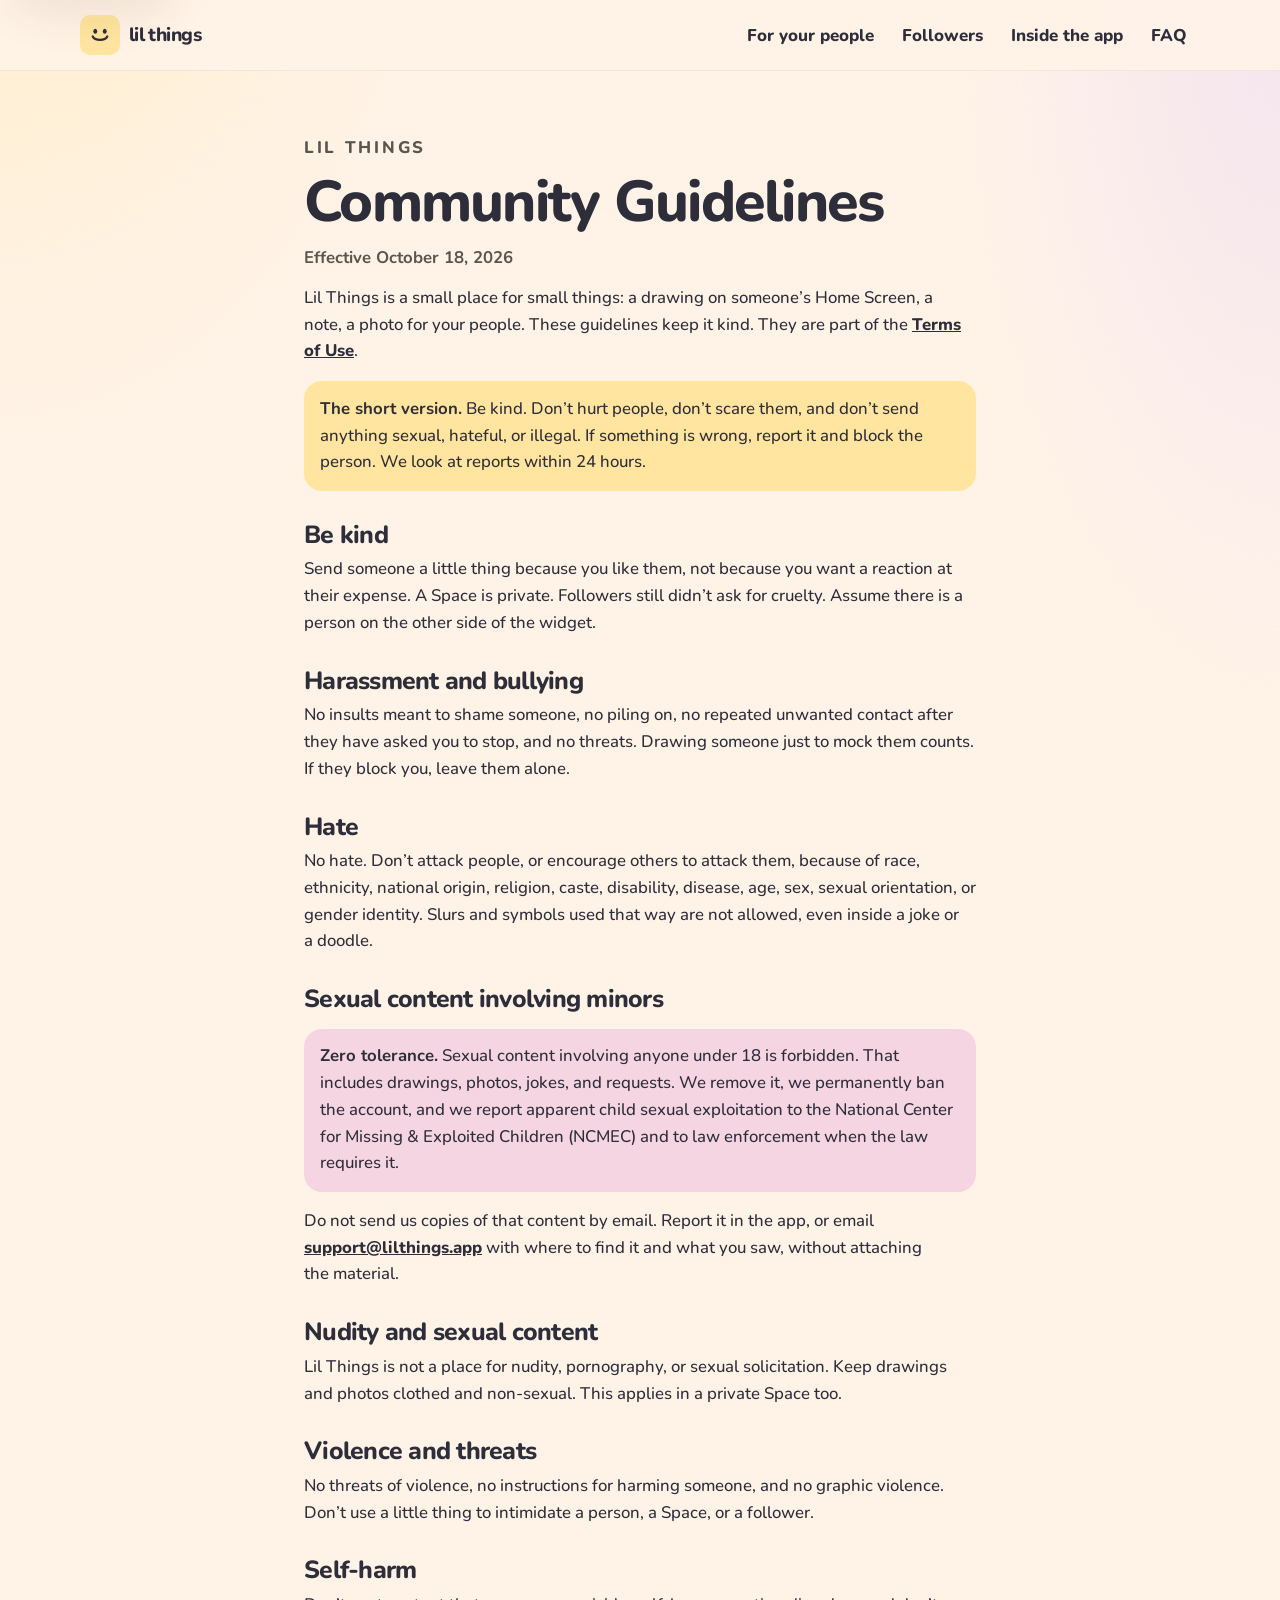
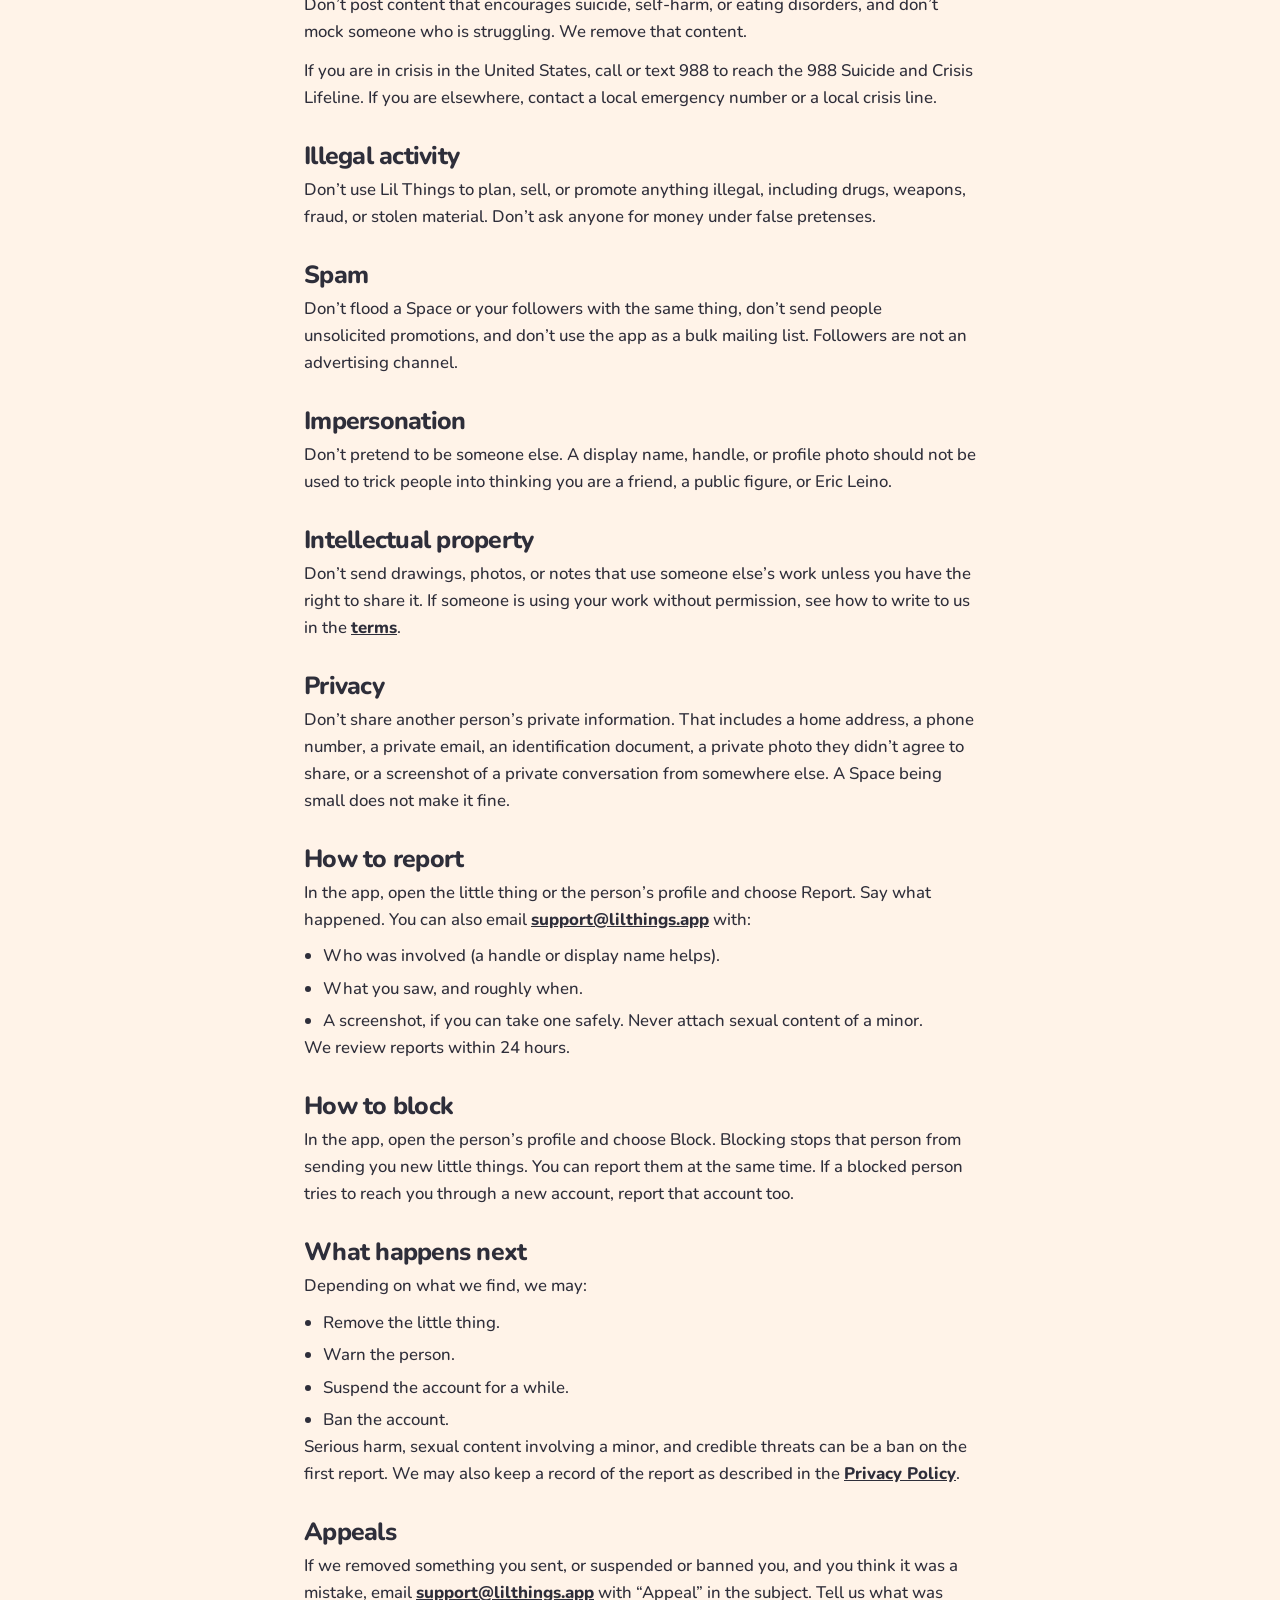
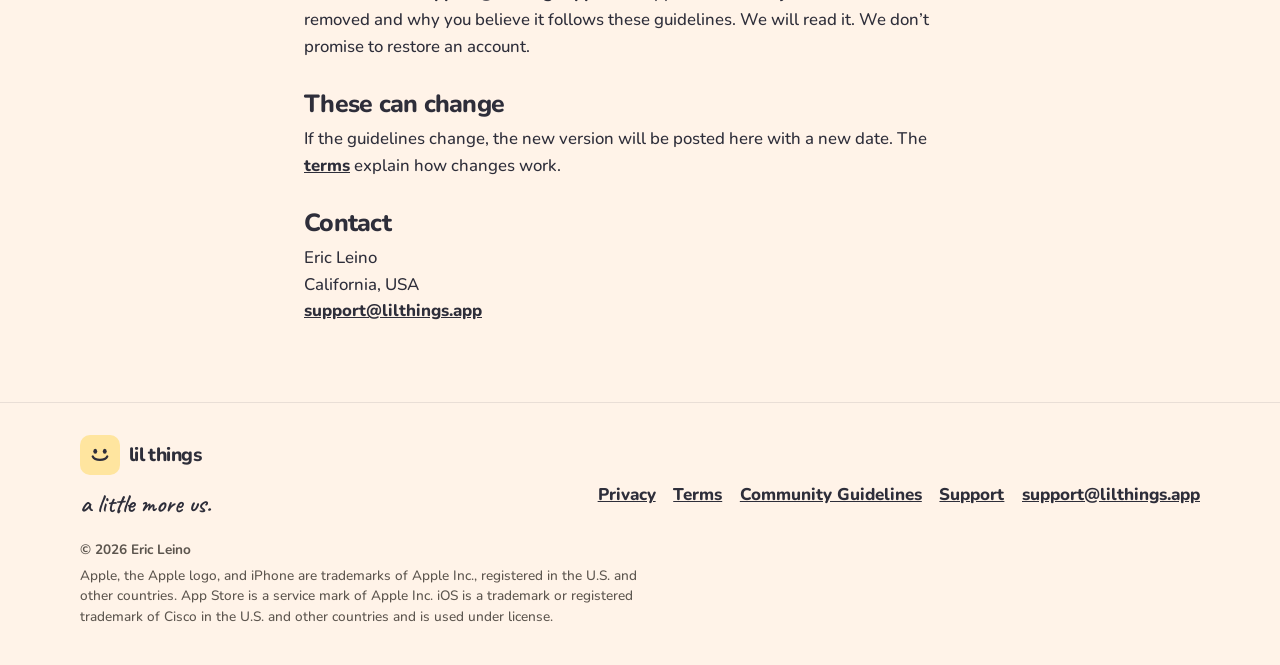
==== commit 5f39de01: "Correct Spaces, followers, and iPhone-only wording for App Store review. Terms now lead with the pla" ====
--- a/community-guidelines.html
+++ b/community-guidelines.html
@@ -146,7 +146,7 @@
         </nav>
       </div>
       <p class="copyright">© 2026 Eric Leino</p>
-      <p class="legal">Apple, the Apple logo, iPhone, and iPad are trademarks of Apple Inc., registered in the U.S. and other countries. App Store is a service mark of Apple Inc. iOS is a trademark or registered trademark of Cisco in the U.S. and other countries and is used under license.</p>
+      <p class="legal">Apple, the Apple logo, and iPhone are trademarks of Apple Inc., registered in the U.S. and other countries. App Store is a service mark of Apple Inc. iOS is a trademark or registered trademark of Cisco in the U.S. and other countries and is used under license.</p>
     </div>
   </footer>
   <script src="/assets/js/main.js" defer></script>
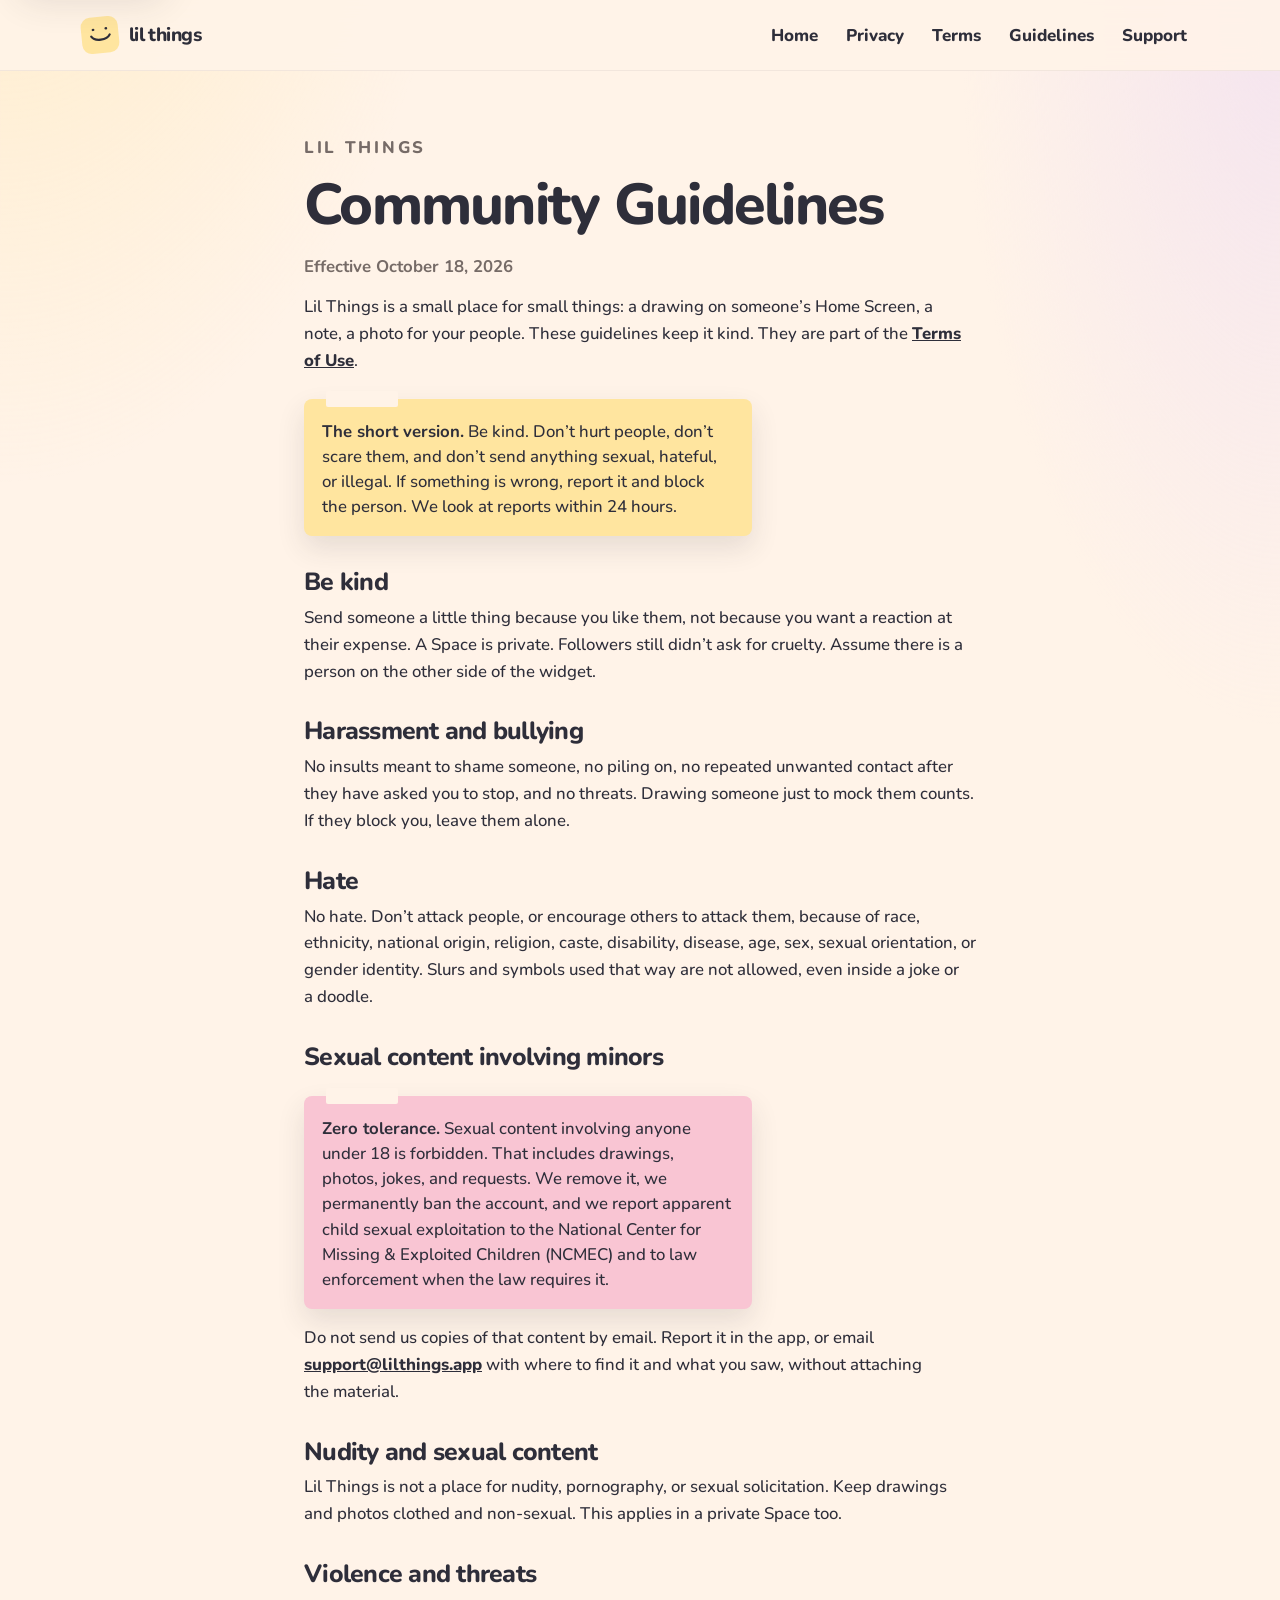
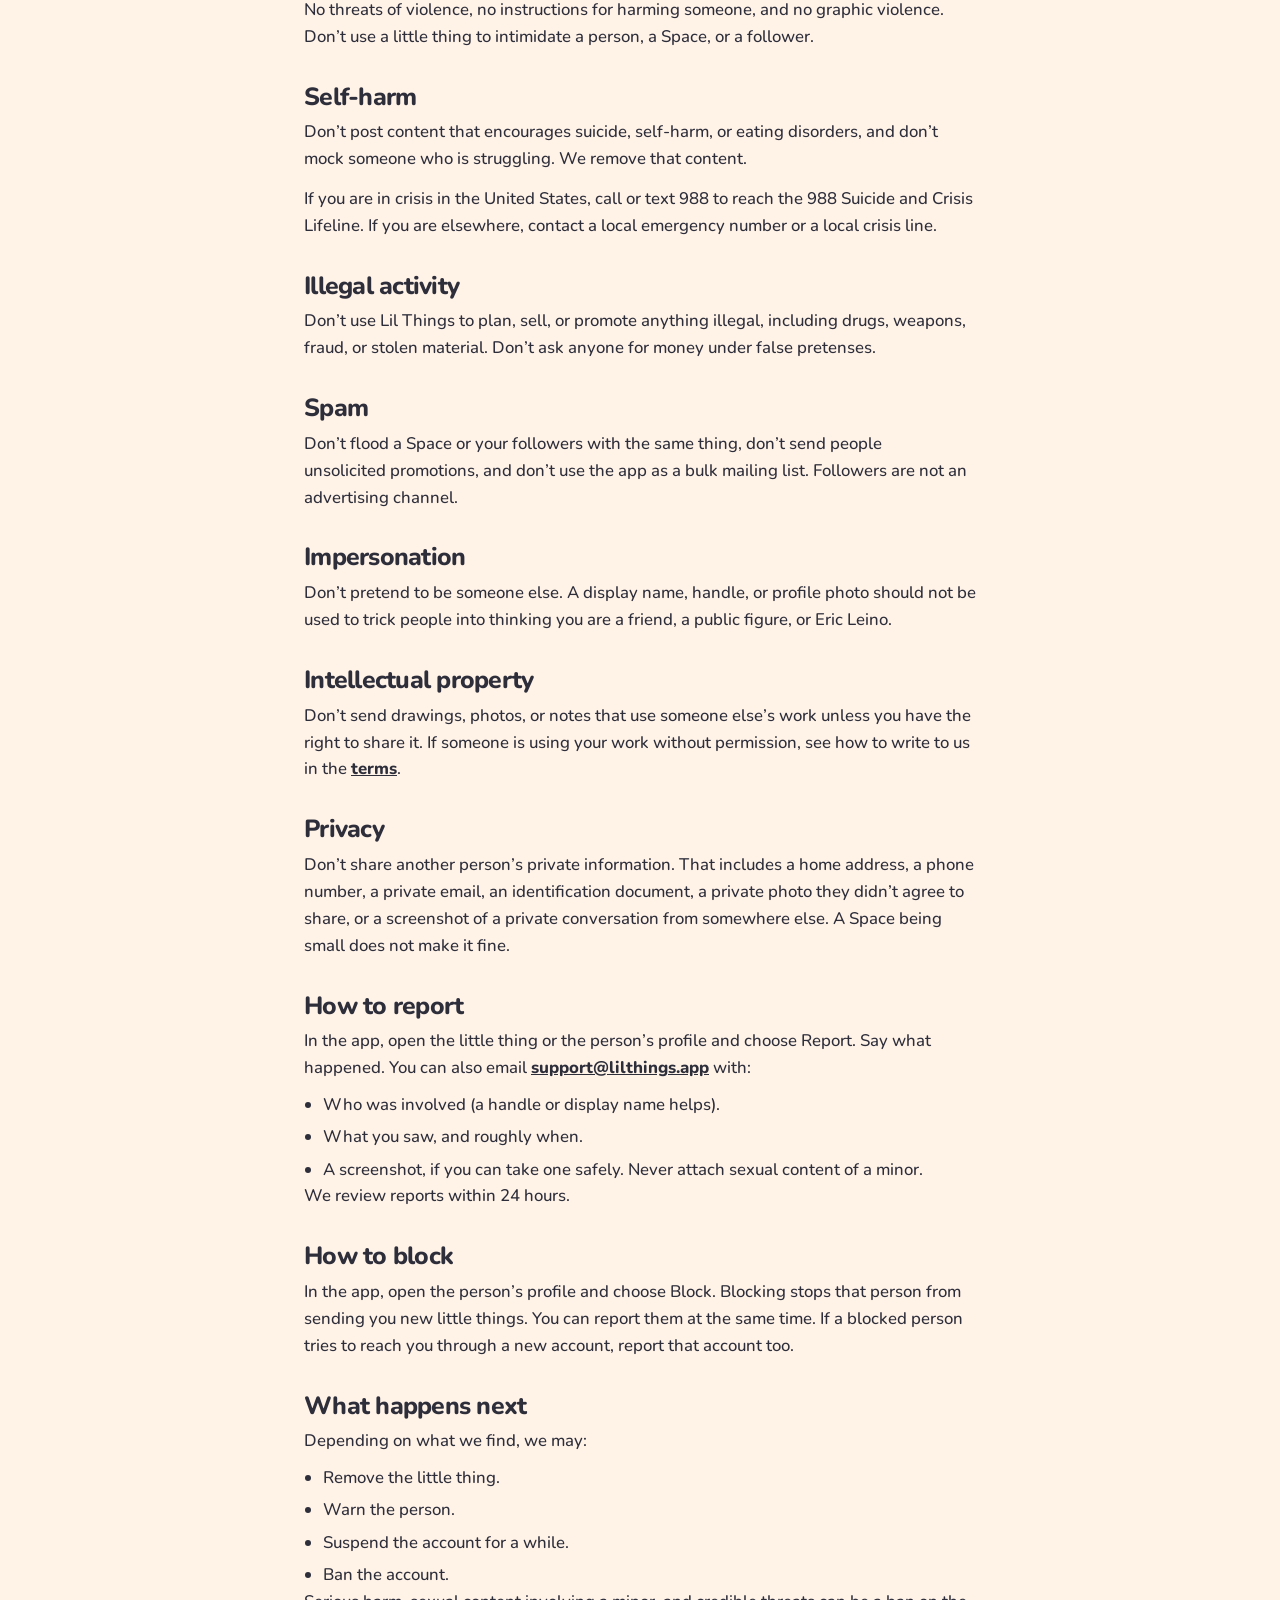
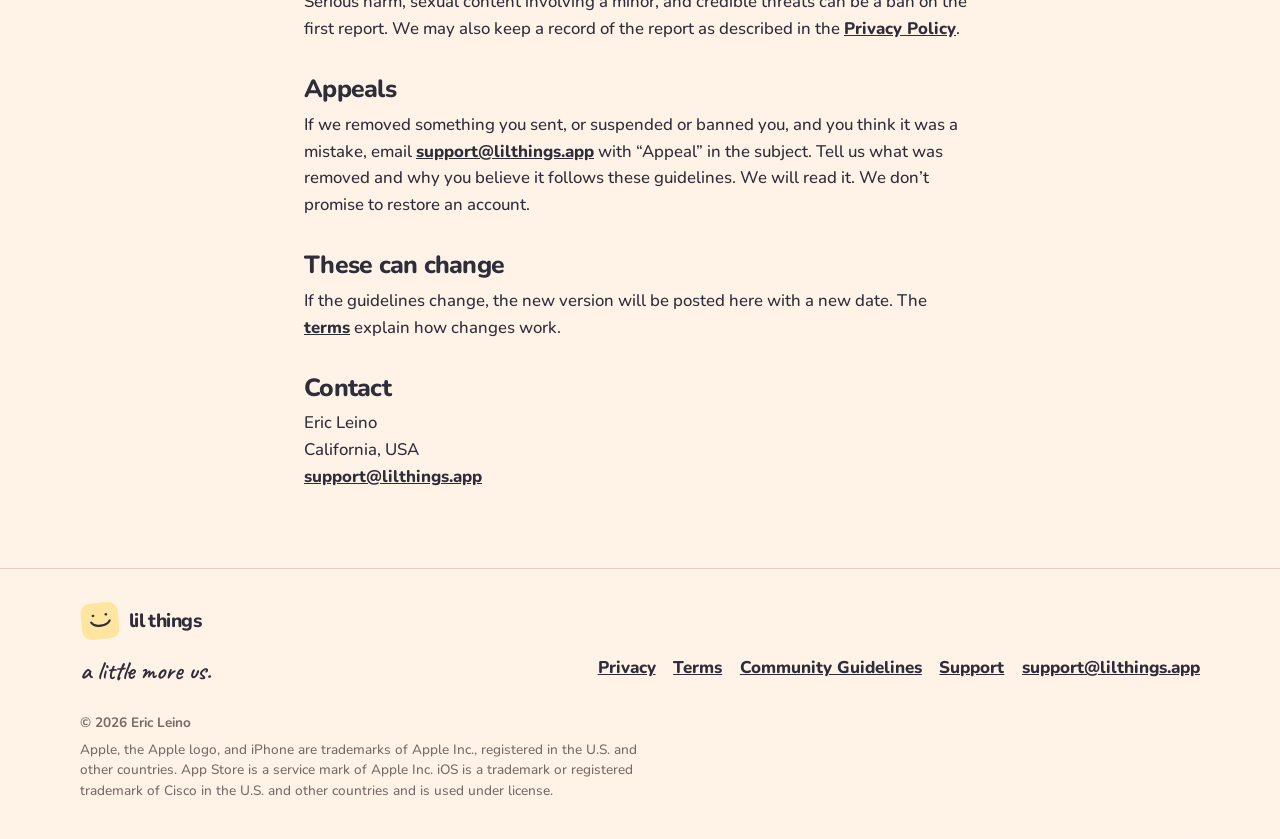
==== commit d04d6e7f: "Restyle site to match onboarding look (from litte-things PR #34)" ====
--- a/community-guidelines.html
+++ b/community-guidelines.html
@@ -23,6 +23,7 @@
   <link rel="apple-touch-icon" href="/assets/apple-touch-icon.png">
   <link rel="stylesheet" href="/assets/css/styles.css">
   <script>document.documentElement.classList.add("js");</script>
+  <script src="/assets/js/analytics.js"></script>
 </head>
 <body>
   <a class="skip-link" href="#content">Skip to content</a>
@@ -36,10 +37,11 @@
         <span class="nav-toggle-label">Menu</span>
       </button>
       <nav class="site-nav" id="site-nav" aria-label="Primary">
-        <a href="/#people">For your people</a>
-        <a href="/#followers">Followers</a>
-        <a href="/#inside">Inside the app</a>
-        <a href="/#faq">FAQ</a>
+        <a href="/">Home</a>
+        <a href="/privacy.html">Privacy</a>
+        <a href="/terms.html">Terms</a>
+        <a href="/community-guidelines.html" aria-current="page">Guidelines</a>
+        <a href="/support.html">Support</a>
       </nav>
     </div>
   </header>
@@ -149,6 +151,7 @@
       <p class="legal">Apple, the Apple logo, and iPhone are trademarks of Apple Inc., registered in the U.S. and other countries. App Store is a service mark of Apple Inc. iOS is a trademark or registered trademark of Cisco in the U.S. and other countries and is used under license.</p>
     </div>
   </footer>
+  <script src="/assets/js/mascot.js" defer></script>
   <script src="/assets/js/main.js" defer></script>
 </body>
 </html>
--- a/assets/css/styles.css
+++ b/assets/css/styles.css
@@ -35,14 +35,17 @@
 :root {
   --paper: #fff3e8;
   --ink: #2e2e3a;
-  --soft: #5c554e;
+  --soft: #766b67;
   --yellow: #ffe59f;
   --lavender: #ead6f6;
-  --pink: #f6d5e2;
-  --card: #fffaf4;
-  --line: rgba(46, 46, 58, 0.1);
-  --shadow: 0 22px 50px rgba(80, 46, 20, 0.12);
-  --font: "Nunito", "Avenir Next", "Segoe UI", sans-serif;
+  --sage: #d6e6c9;
+  --peach: #ffd7c2;
+  --pink: #f9c5d3;
+  --card: #fff9f1;
+  --field: #f3e3d6;
+  --line: #e2cec0;
+  --shadow: 0 16px 36px rgba(46, 46, 58, 0.12);
+  --font: "Nunito", ui-rounded, "SF Pro Rounded", "Avenir Next", system-ui, sans-serif;
   --script: "Caveat", "Segoe Script", cursive;
   --header: 4.4rem;
   --loop: 16s;
@@ -88,7 +91,7 @@
 h1, h2, h3 {
   font-weight: 800;
   letter-spacing: -0.03em;
-  line-height: 1.02;
+  line-height: 1.16;
   margin: 0;
 }
 
@@ -144,7 +147,8 @@
   font-family: var(--script);
   font-weight: 600;
   letter-spacing: 0;
-  line-height: 1;
+  line-height: 1.2;
+  padding-bottom: 0.12em;
   color: var(--ink);
 }
 
@@ -212,7 +216,7 @@
   display: none;
   margin-left: auto;
   border: 1.5px solid var(--line);
-  background: rgba(255, 255, 255, 0.55);
+  background: var(--field);
   color: var(--ink);
   font: inherit;
   font-weight: 800;
@@ -1044,7 +1048,9 @@
 .faq summary h3 {
   font-size: 1.12rem;
   letter-spacing: -0.02em;
+  line-height: 1.3;
   margin: 0;
+  text-wrap: balance;
 }
 
 .faq-icon {
@@ -1144,11 +1150,16 @@
 
 .page-main { padding: clamp(2.2rem, 5vw, 4rem) 0 clamp(3rem, 6vw, 5rem); }
 
-.prose { max-width: 42rem; }
+.prose {
+  max-width: 42rem;
+  overflow-wrap: break-word;
+}
 
 .prose h1 {
   font-size: clamp(2.4rem, 5vw, 3.6rem);
+  line-height: 1.12;
   margin: 0.2rem 0 0.8rem;
+  padding-bottom: 0.06em;
 }
 
 .prose h2 {
@@ -1167,7 +1178,7 @@
 .toc {
   margin: 1.1rem 0 0;
   padding: 0.9rem 1rem 1rem;
-  background: rgba(255, 255, 255, 0.55);
+  background: var(--card);
   border: 1px solid var(--line);
   border-radius: 18px;
 }
@@ -1180,13 +1191,30 @@
 .toc a { font-weight: 800; }
 
 .callout {
+  position: relative;
   background: var(--yellow);
-  border-radius: 18px;
-  padding: 0.9rem 1rem;
-  margin: 1rem 0;
+  color: #2e2e3a;
+  border-radius: 8px;
+  padding: 1.25rem 1.15rem 1.05rem;
+  margin: 1.5rem 0 1rem;
+  box-shadow: 0 12px 28px rgba(46, 46, 58, 0.12);
+  max-width: 28rem;
+}
+
+.callout::before {
+  content: "";
+  position: absolute;
+  top: -8px;
+  left: 1.4rem;
+  width: 4.5rem;
+  height: 16px;
+  border-radius: 2px;
+  background: #fff3e8;
 }
 
 .callout.serious { background: var(--pink); }
+
+.callout p { line-height: 1.5; text-wrap: pretty; }
 
 .prose p,
 .prose li { font-size: 1.05rem; }
@@ -1481,3 +1509,12 @@
   .step { transition: transform 0.25s ease; }
   .step:hover { transform: translateY(-3px); }
 }
+
+.mascot-slot { display: block; flex: none; line-height: 0; }
+.mascot-slot .mascot { width: 100%; height: 100%; display: block; overflow: visible; }
+.mascot .lid, .mascot .squint { display: none; }
+.logo .mascot-slot { width: 40px; height: 40px; }
+
+@media (prefers-reduced-motion: reduce) {
+  html { scroll-behavior: auto; }
+}
